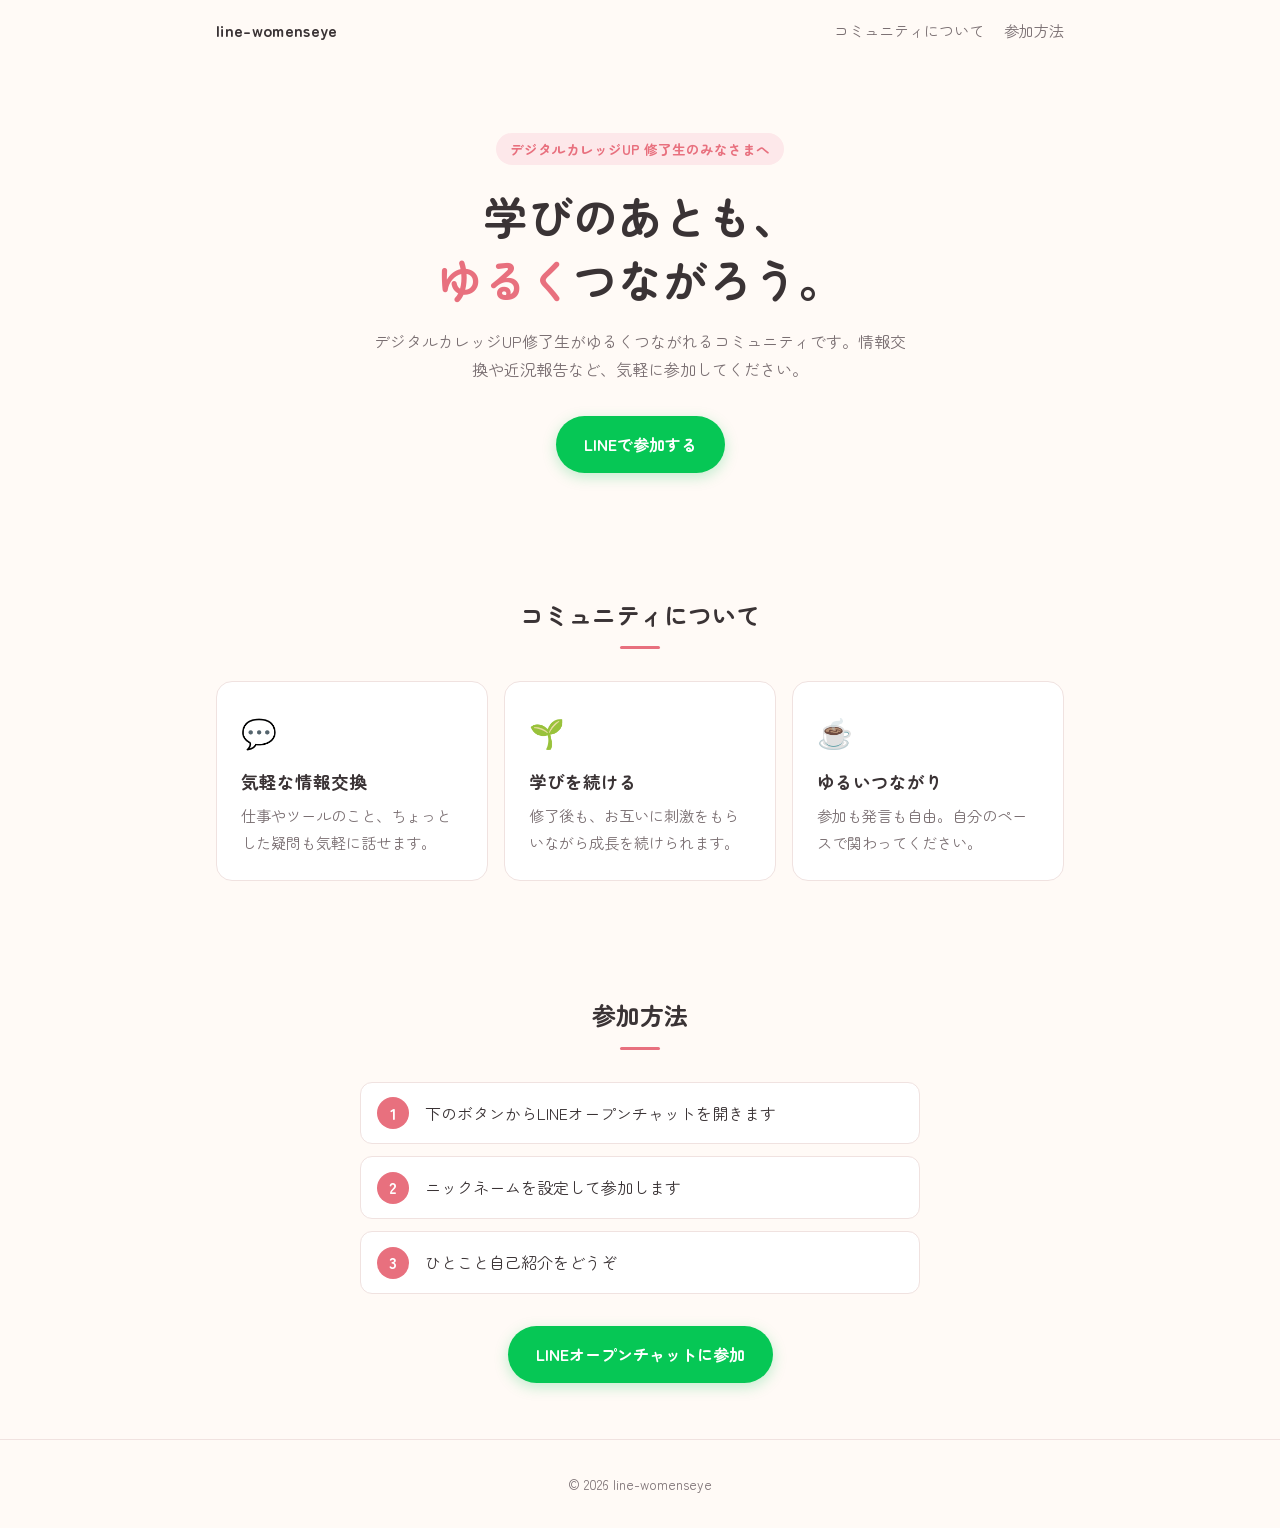
==== index.html @ c36e79e9 "サンプルページを追加" ====
<!doctype html>
<html lang="ja">
<head>
  <meta charset="utf-8">
  <meta name="viewport" content="width=device-width, initial-scale=1">
  <title>line-womenseye</title>
  <meta name="description" content="デジタルカレッジUP修了生がゆるくつながれるコミュニティです。">
  <link rel="preconnect" href="https://fonts.googleapis.com">
  <link rel="preconnect" href="https://fonts.gstatic.com" crossorigin>
  <link href="https://fonts.googleapis.com/css2?family=Zen+Maru+Gothic:wght@500;700&display=swap" rel="stylesheet">
  <style>
    :root {
      --bg: #fffaf6;
      --surface: #ffffff;
      --text: #3a3335;
      --muted: #7a6f72;
      --accent: #e8707e;
      --accent-soft: #fde8ea;
      --line: #06c755;
      --border: #f0e2e0;
    }
    @media (prefers-color-scheme: dark) {
      :root {
        --bg: #1f1b1c;
        --surface: #2a2526;
        --text: #f3ecec;
        --muted: #b8acae;
        --accent: #f28c98;
        --accent-soft: #3a2a2d;
        --border: #3d3537;
      }
    }
    * { box-sizing: border-box; }
    body {
      margin: 0;
      background: var(--bg);
      color: var(--text);
      font-family: "Zen Maru Gothic", "Hiragino Maru Gothic ProN", "Yu Gothic", sans-serif;
      line-height: 1.8;
    }
    a { color: inherit; }
    .wrap { max-width: 880px; margin: 0 auto; padding: 0 16px; }

    header { padding: 16px 0; }
    header .wrap { display: flex; justify-content: space-between; align-items: center; }
    .logo { font-weight: 700; letter-spacing: .02em; }
    nav a { margin-left: 16px; text-decoration: none; color: var(--muted); font-size: .95rem; }
    nav a:hover { color: var(--accent); }

    .hero { padding: 72px 0 64px; text-align: center; }
    .hero .badge {
      display: inline-block; padding: 4px 14px; border-radius: 999px;
      background: var(--accent-soft); color: var(--accent); font-size: .85rem; font-weight: 700;
    }
    .hero h1 { font-size: clamp(1.8rem, 5vw, 2.8rem); line-height: 1.4; margin: 20px 0 16px; }
    .hero h1 span { color: var(--accent); }
    .hero p { color: var(--muted); margin: 0 auto 32px; max-width: 34em; }

    .btn {
      display: inline-flex; align-items: center; gap: 8px;
      padding: 14px 28px; border-radius: 999px; text-decoration: none;
      font-weight: 700; background: var(--line); color: #fff;
      box-shadow: 0 4px 14px rgba(6, 199, 85, .25); transition: transform .15s;
    }
    .btn:hover { transform: translateY(-2px); }

    section { padding: 56px 0; }
    h2 { font-size: 1.5rem; text-align: center; margin: 0 0 32px; }
    h2::after {
      content: ""; display: block; width: 40px; height: 3px; border-radius: 3px;
      background: var(--accent); margin: 10px auto 0;
    }

    .cards { display: grid; grid-template-columns: repeat(auto-fit, minmax(220px, 1fr)); gap: 16px; }
    .card {
      background: var(--surface); border: 1px solid var(--border);
      border-radius: 16px; padding: 24px;
    }
    .card .icon { font-size: 1.8rem; }
    .card h3 { margin: 8px 0 4px; font-size: 1.1rem; }
    .card p { margin: 0; color: var(--muted); font-size: .95rem; }

    .steps { list-style: none; padding: 0; margin: 0 auto; max-width: 560px; counter-reset: step; }
    .steps li {
      counter-increment: step; position: relative;
      padding: 16px 16px 16px 64px; margin-bottom: 12px;
      background: var(--surface); border: 1px solid var(--border); border-radius: 12px;
    }
    .steps li::before {
      content: counter(step); position: absolute; left: 16px; top: 50%; transform: translateY(-50%);
      width: 32px; height: 32px; border-radius: 50%; display: grid; place-items: center;
      background: var(--accent); color: #fff; font-weight: 700;
    }
    .cta { text-align: center; margin-top: 32px; }

    footer { padding: 32px 0; text-align: center; color: var(--muted); font-size: .85rem; border-top: 1px solid var(--border); }
  </style>
</head>
<body>
  <header>
    <div class="wrap">
      <div class="logo">line-womenseye</div>
      <nav>
        <a href="#about">コミュニティについて</a>
        <a href="#join">参加方法</a>
      </nav>
    </div>
  </header>

  <main>
    <div class="hero">
      <div class="wrap">
        <span class="badge">デジタルカレッジUP 修了生のみなさまへ</span>
        <h1>学びのあとも、<br><span>ゆるく</span>つながろう。</h1>
        <p>デジタルカレッジUP修了生がゆるくつながれるコミュニティです。情報交換や近況報告など、気軽に参加してください。</p>
        <a class="btn" href="#join">LINEで参加する</a>
      </div>
    </div>

    <section id="about">
      <div class="wrap">
        <h2>コミュニティについて</h2>
        <div class="cards">
          <div class="card">
            <div class="icon">💬</div>
            <h3>気軽な情報交換</h3>
            <p>仕事やツールのこと、ちょっとした疑問も気軽に話せます。</p>
          </div>
          <div class="card">
            <div class="icon">🌱</div>
            <h3>学びを続ける</h3>
            <p>修了後も、お互いに刺激をもらいながら成長を続けられます。</p>
          </div>
          <div class="card">
            <div class="icon">☕</div>
            <h3>ゆるいつながり</h3>
            <p>参加も発言も自由。自分のペースで関わってください。</p>
          </div>
        </div>
      </div>
    </section>

    <section id="join">
      <div class="wrap">
        <h2>参加方法</h2>
        <ol class="steps">
          <li>下のボタンからLINEオープンチャットを開きます</li>
          <li>ニックネームを設定して参加します</li>
          <li>ひとこと自己紹介をどうぞ</li>
        </ol>
        <div class="cta">
          <!-- TODO: href を実際のLINEオープンチャットURLに差し替えてください -->
          <a class="btn" href="#">LINEオープンチャットに参加</a>
        </div>
      </div>
    </section>
  </main>

  <footer>
    <div class="wrap">&copy; 2026 line-womenseye</div>
  </footer>
</body>
</html>
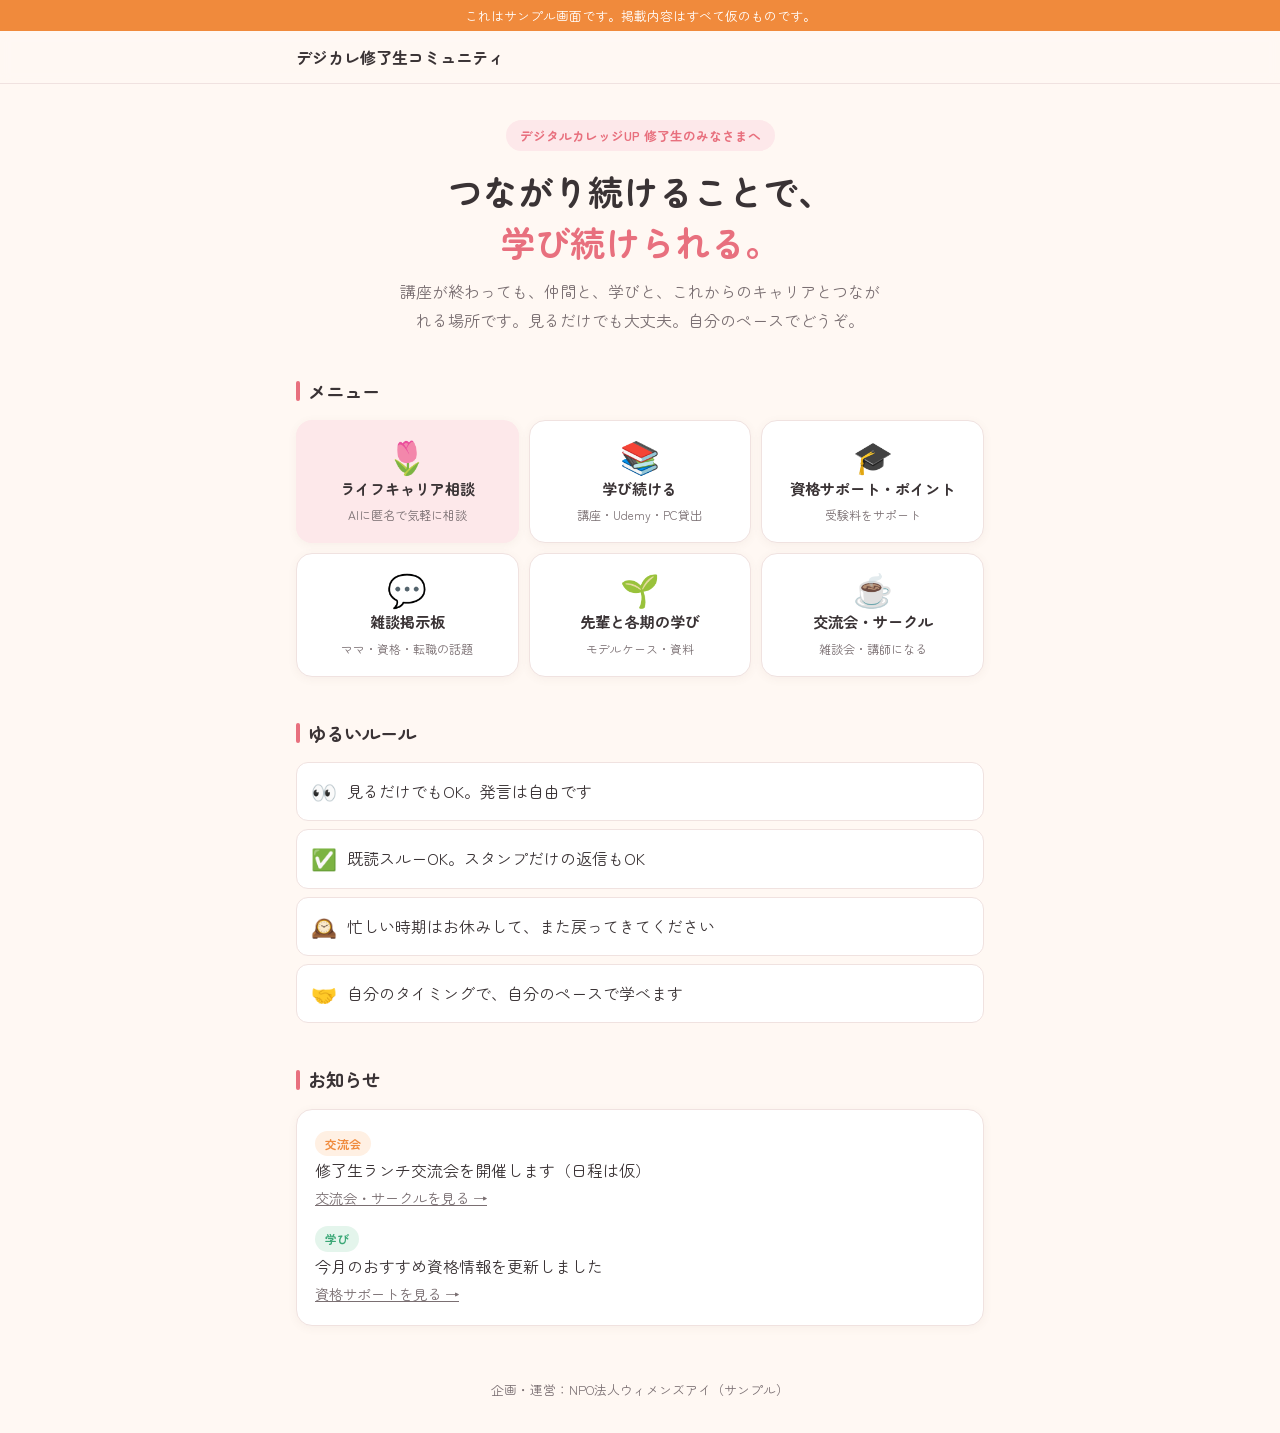
==== commit 983254d2: "修了生コミュニティのサンプルサイトを追加 トップのメニューから6ページ（ライフキャリア相談AI・学び続ける・資格サポート・雑談掲示板・先輩と各期の学び・交流会）に移動できるサンプル画面。企画書PDFは" ====
--- a/index.html
+++ b/index.html
@@ -3,161 +3,94 @@
 <head>
   <meta charset="utf-8">
   <meta name="viewport" content="width=device-width, initial-scale=1">
-  <title>line-womenseye</title>
-  <meta name="description" content="デジタルカレッジUP修了生がゆるくつながれるコミュニティです。">
+  <title>デジカレ修了生コミュニティ</title>
+  <meta name="description" content="デジタルカレッジUP修了生がゆるくつながり、学び続けられるコミュニティ（サンプル）">
   <link rel="preconnect" href="https://fonts.googleapis.com">
   <link rel="preconnect" href="https://fonts.gstatic.com" crossorigin>
   <link href="https://fonts.googleapis.com/css2?family=Zen+Maru+Gothic:wght@500;700&display=swap" rel="stylesheet">
-  <style>
-    :root {
-      --bg: #fffaf6;
-      --surface: #ffffff;
-      --text: #3a3335;
-      --muted: #7a6f72;
-      --accent: #e8707e;
-      --accent-soft: #fde8ea;
-      --line: #06c755;
-      --border: #f0e2e0;
-    }
-    @media (prefers-color-scheme: dark) {
-      :root {
-        --bg: #1f1b1c;
-        --surface: #2a2526;
-        --text: #f3ecec;
-        --muted: #b8acae;
-        --accent: #f28c98;
-        --accent-soft: #3a2a2d;
-        --border: #3d3537;
-      }
-    }
-    * { box-sizing: border-box; }
-    body {
-      margin: 0;
-      background: var(--bg);
-      color: var(--text);
-      font-family: "Zen Maru Gothic", "Hiragino Maru Gothic ProN", "Yu Gothic", sans-serif;
-      line-height: 1.8;
-    }
-    a { color: inherit; }
-    .wrap { max-width: 880px; margin: 0 auto; padding: 0 16px; }
-
-    header { padding: 16px 0; }
-    header .wrap { display: flex; justify-content: space-between; align-items: center; }
-    .logo { font-weight: 700; letter-spacing: .02em; }
-    nav a { margin-left: 16px; text-decoration: none; color: var(--muted); font-size: .95rem; }
-    nav a:hover { color: var(--accent); }
-
-    .hero { padding: 72px 0 64px; text-align: center; }
-    .hero .badge {
-      display: inline-block; padding: 4px 14px; border-radius: 999px;
-      background: var(--accent-soft); color: var(--accent); font-size: .85rem; font-weight: 700;
-    }
-    .hero h1 { font-size: clamp(1.8rem, 5vw, 2.8rem); line-height: 1.4; margin: 20px 0 16px; }
-    .hero h1 span { color: var(--accent); }
-    .hero p { color: var(--muted); margin: 0 auto 32px; max-width: 34em; }
-
-    .btn {
-      display: inline-flex; align-items: center; gap: 8px;
-      padding: 14px 28px; border-radius: 999px; text-decoration: none;
-      font-weight: 700; background: var(--line); color: #fff;
-      box-shadow: 0 4px 14px rgba(6, 199, 85, .25); transition: transform .15s;
-    }
-    .btn:hover { transform: translateY(-2px); }
-
-    section { padding: 56px 0; }
-    h2 { font-size: 1.5rem; text-align: center; margin: 0 0 32px; }
-    h2::after {
-      content: ""; display: block; width: 40px; height: 3px; border-radius: 3px;
-      background: var(--accent); margin: 10px auto 0;
-    }
-
-    .cards { display: grid; grid-template-columns: repeat(auto-fit, minmax(220px, 1fr)); gap: 16px; }
-    .card {
-      background: var(--surface); border: 1px solid var(--border);
-      border-radius: 16px; padding: 24px;
-    }
-    .card .icon { font-size: 1.8rem; }
-    .card h3 { margin: 8px 0 4px; font-size: 1.1rem; }
-    .card p { margin: 0; color: var(--muted); font-size: .95rem; }
-
-    .steps { list-style: none; padding: 0; margin: 0 auto; max-width: 560px; counter-reset: step; }
-    .steps li {
-      counter-increment: step; position: relative;
-      padding: 16px 16px 16px 64px; margin-bottom: 12px;
-      background: var(--surface); border: 1px solid var(--border); border-radius: 12px;
-    }
-    .steps li::before {
-      content: counter(step); position: absolute; left: 16px; top: 50%; transform: translateY(-50%);
-      width: 32px; height: 32px; border-radius: 50%; display: grid; place-items: center;
-      background: var(--accent); color: #fff; font-weight: 700;
-    }
-    .cta { text-align: center; margin-top: 32px; }
-
-    footer { padding: 32px 0; text-align: center; color: var(--muted); font-size: .85rem; border-top: 1px solid var(--border); }
-  </style>
+  <link rel="stylesheet" href="assets/style.css">
 </head>
 <body>
-  <header>
+  <div class="sample-bar">これはサンプル画面です。掲載内容はすべて仮のものです。</div>
+
+  <header class="site-header">
     <div class="wrap">
-      <div class="logo">line-womenseye</div>
-      <nav>
-        <a href="#about">コミュニティについて</a>
-        <a href="#join">参加方法</a>
-      </nav>
+      <p class="site-title">デジカレ修了生コミュニティ</p>
     </div>
   </header>
 
-  <main>
+  <main class="wrap">
     <div class="hero">
-      <div class="wrap">
-        <span class="badge">デジタルカレッジUP 修了生のみなさまへ</span>
-        <h1>学びのあとも、<br><span>ゆるく</span>つながろう。</h1>
-        <p>デジタルカレッジUP修了生がゆるくつながれるコミュニティです。情報交換や近況報告など、気軽に参加してください。</p>
-        <a class="btn" href="#join">LINEで参加する</a>
-      </div>
+      <span class="badge">デジタルカレッジUP 修了生のみなさまへ</span>
+      <h1>つながり続けることで、<br><span>学び続けられる。</span></h1>
+      <p>講座が終わっても、仲間と、学びと、これからのキャリアとつながれる場所です。見るだけでも大丈夫。自分のペースでどうぞ。</p>
     </div>
 
-    <section id="about">
-      <div class="wrap">
-        <h2>コミュニティについて</h2>
-        <div class="cards">
-          <div class="card">
-            <div class="icon">💬</div>
-            <h3>気軽な情報交換</h3>
-            <p>仕事やツールのこと、ちょっとした疑問も気軽に話せます。</p>
-          </div>
-          <div class="card">
-            <div class="icon">🌱</div>
-            <h3>学びを続ける</h3>
-            <p>修了後も、お互いに刺激をもらいながら成長を続けられます。</p>
-          </div>
-          <div class="card">
-            <div class="icon">☕</div>
-            <h3>ゆるいつながり</h3>
-            <p>参加も発言も自由。自分のペースで関わってください。</p>
-          </div>
-        </div>
-      </div>
+    <section>
+      <h2>メニュー</h2>
+      <nav class="menu-grid" aria-label="メニュー">
+        <a class="tile featured" href="consult.html">
+          <span class="icon">🌷</span>
+          <strong>ライフキャリア相談</strong>
+          <span>AIに匿名で気軽に相談</span>
+        </a>
+        <a class="tile" href="learn.html">
+          <span class="icon">📚</span>
+          <strong>学び続ける</strong>
+          <span>講座・Udemy・PC貸出</span>
+        </a>
+        <a class="tile" href="points.html">
+          <span class="icon">🎓</span>
+          <strong>資格サポート・ポイント</strong>
+          <span>受験料をサポート</span>
+        </a>
+        <a class="tile" href="board.html">
+          <span class="icon">💬</span>
+          <strong>雑談掲示板</strong>
+          <span>ママ・資格・転職の話題</span>
+        </a>
+        <a class="tile" href="stories.html">
+          <span class="icon">🌱</span>
+          <strong>先輩と各期の学び</strong>
+          <span>モデルケース・資料</span>
+        </a>
+        <a class="tile" href="events.html">
+          <span class="icon">☕</span>
+          <strong>交流会・サークル</strong>
+          <span>雑談会・講師になる</span>
+        </a>
+      </nav>
     </section>
 
-    <section id="join">
-      <div class="wrap">
-        <h2>参加方法</h2>
-        <ol class="steps">
-          <li>下のボタンからLINEオープンチャットを開きます</li>
-          <li>ニックネームを設定して参加します</li>
-          <li>ひとこと自己紹介をどうぞ</li>
-        </ol>
-        <div class="cta">
-          <!-- TODO: href を実際のLINEオープンチャットURLに差し替えてください -->
-          <a class="btn" href="#">LINEオープンチャットに参加</a>
+    <section>
+      <h2>ゆるいルール</h2>
+      <ul class="rules">
+        <li><b>👀</b>見るだけでもOK。発言は自由です</li>
+        <li><b>✅</b>既読スルーOK。スタンプだけの返信もOK</li>
+        <li><b>🕰️</b>忙しい時期はお休みして、また戻ってきてください</li>
+        <li><b>🤝</b>自分のタイミングで、自分のペースで学べます</li>
+      </ul>
+    </section>
+
+    <section>
+      <h2>お知らせ</h2>
+      <div class="card stack">
+        <div>
+          <span class="tag orange">交流会</span>
+          <p>修了生ランチ交流会を開催します（日程は仮）</p>
+          <p class="muted"><a href="events.html">交流会・サークルを見る →</a></p>
+        </div>
+        <div>
+          <span class="tag green">学び</span>
+          <p>今月のおすすめ資格情報を更新しました</p>
+          <p class="muted"><a href="points.html">資格サポートを見る →</a></p>
         </div>
       </div>
     </section>
   </main>
 
-  <footer>
-    <div class="wrap">&copy; 2026 line-womenseye</div>
+  <footer class="site-footer">
+    <div class="wrap">企画・運営：NPO法人ウィメンズアイ（サンプル）</div>
   </footer>
 </body>
 </html>
--- a/assets/style.css
+++ b/assets/style.css
@@ -0,0 +1,249 @@
+/* デジカレ修了生コミュニティ サンプル 共通スタイル */
+:root {
+  --bg: #fff8f3;
+  --surface: #ffffff;
+  --text: #3a3335;
+  --muted: #7a6f72;
+  --accent: #e8707e;
+  --accent-soft: #fde8ea;
+  --orange: #f08a3c;
+  --orange-soft: #fff0e3;
+  --green: #3aa776;
+  --green-soft: #e4f5ec;
+  --blue: #4a8fd4;
+  --blue-soft: #e6f0fb;
+  --border: #f0e2e0;
+  --shadow: 0 2px 10px rgba(120, 80, 70, .06);
+}
+@media (prefers-color-scheme: dark) {
+  :root {
+    --bg: #1f1b1c;
+    --surface: #2a2526;
+    --text: #f3ecec;
+    --muted: #b8acae;
+    --accent: #f28c98;
+    --accent-soft: #3a2a2d;
+    --orange: #f5a065;
+    --orange-soft: #3a2e24;
+    --green: #5cc493;
+    --green-soft: #213229;
+    --blue: #74aee6;
+    --blue-soft: #222d3a;
+    --border: #3d3537;
+    --shadow: none;
+  }
+}
+* { box-sizing: border-box; }
+html { scroll-behavior: smooth; }
+body {
+  margin: 0;
+  background: var(--bg);
+  color: var(--text);
+  font-family: "Zen Maru Gothic", "Hiragino Maru Gothic ProN", "Yu Gothic", sans-serif;
+  line-height: 1.8;
+  -webkit-text-size-adjust: 100%;
+}
+a { color: inherit; }
+img { max-width: 100%; }
+.wrap { max-width: 720px; margin: 0 auto; padding: 0 16px; }
+
+/* サンプル表示の帯 */
+.sample-bar {
+  background: var(--orange);
+  color: #fff;
+  text-align: center;
+  font-size: .8rem;
+  padding: 4px 16px;
+}
+
+/* ヘッダー */
+.site-header {
+  position: sticky; top: 0; z-index: 10;
+  background: color-mix(in srgb, var(--bg) 92%, transparent);
+  backdrop-filter: blur(6px);
+  border-bottom: 1px solid var(--border);
+}
+.site-header .wrap { display: flex; align-items: center; gap: 12px; min-height: 52px; }
+.back {
+  text-decoration: none; color: var(--muted); font-size: .9rem;
+  display: inline-flex; align-items: center; gap: 4px;
+}
+.back:hover { color: var(--accent); }
+.site-title { font-weight: 700; font-size: 1rem; margin: 0; }
+.site-title a { text-decoration: none; }
+
+/* ページ見出し */
+.page-head { padding: 28px 0 8px; }
+.page-head .icon { font-size: 2.2rem; line-height: 1; }
+.page-head h1 { font-size: 1.5rem; margin: 8px 0 4px; line-height: 1.4; }
+.page-head p { color: var(--muted); margin: 0; }
+
+section { padding: 20px 0; }
+h2 { font-size: 1.15rem; margin: 0 0 12px; display: flex; align-items: center; gap: 8px; }
+h2::before { content: ""; width: 4px; height: 1.1em; border-radius: 2px; background: var(--accent); }
+h3 { font-size: 1rem; margin: 0 0 4px; }
+
+/* カード */
+.card {
+  background: var(--surface); border: 1px solid var(--border);
+  border-radius: 16px; padding: 18px; box-shadow: var(--shadow);
+}
+.card + .card { margin-top: 12px; }
+.card p { margin: 0; }
+.card .muted, .muted { color: var(--muted); font-size: .9rem; }
+.stack > * + * { margin-top: 12px; }
+
+.tag {
+  display: inline-block; font-size: .75rem; font-weight: 700;
+  padding: 2px 10px; border-radius: 999px;
+  background: var(--accent-soft); color: var(--accent);
+}
+.tag.orange { background: var(--orange-soft); color: var(--orange); }
+.tag.green { background: var(--green-soft); color: var(--green); }
+.tag.blue { background: var(--blue-soft); color: var(--blue); }
+
+.btn {
+  display: inline-flex; align-items: center; justify-content: center; gap: 6px;
+  padding: 10px 20px; border-radius: 999px; border: none; cursor: pointer;
+  font: inherit; font-weight: 700; text-decoration: none;
+  background: var(--accent); color: #fff;
+}
+.btn.ghost { background: transparent; color: var(--accent); border: 1.5px solid var(--accent); }
+.btn:hover { filter: brightness(1.05); }
+.btn-row { display: flex; flex-wrap: wrap; gap: 8px; margin-top: 12px; }
+
+/* トップ：ヒーロー */
+.hero { padding: 36px 0 20px; text-align: center; }
+.hero .badge {
+  display: inline-block; padding: 4px 14px; border-radius: 999px;
+  background: var(--accent-soft); color: var(--accent); font-size: .8rem; font-weight: 700;
+}
+.hero h1 { font-size: clamp(1.6rem, 6vw, 2.2rem); line-height: 1.45; margin: 14px 0 10px; }
+.hero h1 span { color: var(--accent); }
+.hero p { color: var(--muted); margin: 0 auto; max-width: 30em; }
+
+/* トップ：リッチメニュー風タイル */
+.menu-grid { display: grid; grid-template-columns: repeat(2, 1fr); gap: 10px; }
+@media (min-width: 560px) { .menu-grid { grid-template-columns: repeat(3, 1fr); } }
+.tile {
+  display: flex; flex-direction: column; align-items: center; justify-content: center;
+  text-align: center; gap: 4px; padding: 18px 10px; min-height: 120px;
+  background: var(--surface); border: 1px solid var(--border); border-radius: 16px;
+  text-decoration: none; box-shadow: var(--shadow); transition: transform .15s;
+}
+.tile:hover { transform: translateY(-2px); border-color: var(--accent); }
+.tile .icon { font-size: 2rem; line-height: 1; }
+.tile strong { font-size: .95rem; }
+.tile span { font-size: .75rem; color: var(--muted); line-height: 1.5; }
+.tile.featured { background: var(--accent-soft); border-color: transparent; }
+
+/* ゆるいルール */
+.rules { list-style: none; padding: 0; margin: 0; display: grid; gap: 8px; }
+.rules li {
+  background: var(--surface); border: 1px solid var(--border); border-radius: 12px;
+  padding: 10px 14px; display: flex; gap: 10px; align-items: center;
+}
+.rules li b { font-size: 1.3rem; }
+
+/* 表 */
+.table { width: 100%; border-collapse: collapse; font-size: .92rem; }
+.table th, .table td { padding: 10px 8px; border-bottom: 1px solid var(--border); text-align: left; vertical-align: top; }
+.table th { color: var(--muted); font-weight: 500; font-size: .8rem; }
+.table td.num { text-align: right; white-space: nowrap; font-weight: 700; color: var(--orange); }
+
+/* ポイントカード */
+.point-card {
+  background: linear-gradient(135deg, var(--accent), var(--orange));
+  color: #fff; border-radius: 20px; padding: 22px;
+}
+.point-card .label { font-size: .85rem; opacity: .9; }
+.point-card .value { font-size: 2.4rem; font-weight: 700; line-height: 1.2; }
+.point-card .value small { font-size: 1rem; }
+.progress { height: 8px; border-radius: 4px; background: rgba(255,255,255,.35); margin: 12px 0 6px; overflow: hidden; }
+.progress > div { height: 100%; background: #fff; border-radius: 4px; }
+.point-card .note { font-size: .8rem; opacity: .9; }
+
+/* ステップ */
+.steps { list-style: none; padding: 0; margin: 0; counter-reset: s; display: grid; gap: 8px; }
+.steps li {
+  counter-increment: s; position: relative; padding: 12px 14px 12px 52px;
+  background: var(--surface); border: 1px solid var(--border); border-radius: 12px;
+}
+.steps li::before {
+  content: counter(s); position: absolute; left: 14px; top: 12px;
+  width: 26px; height: 26px; border-radius: 50%; display: grid; place-items: center;
+  background: var(--accent); color: #fff; font-weight: 700; font-size: .85rem;
+}
+
+/* 掲示板 */
+.tabs { display: flex; gap: 6px; overflow-x: auto; padding-bottom: 4px; margin-bottom: 12px; }
+.tabs button {
+  flex: none; font: inherit; font-size: .85rem; cursor: pointer;
+  padding: 6px 14px; border-radius: 999px;
+  border: 1px solid var(--border); background: var(--surface); color: var(--text);
+}
+.tabs button[aria-selected="true"] { background: var(--accent); border-color: var(--accent); color: #fff; }
+.post { display: flex; gap: 10px; }
+.avatar {
+  flex: none; width: 40px; height: 40px; border-radius: 50%;
+  display: grid; place-items: center; font-weight: 700; color: #fff; background: var(--accent);
+}
+.avatar.bot { background: var(--orange); }
+.post-body { flex: 1; min-width: 0; }
+.post-meta { font-size: .8rem; color: var(--muted); }
+.post-meta b { color: var(--text); margin-right: 6px; }
+.reactions { display: flex; gap: 6px; margin-top: 8px; flex-wrap: wrap; }
+.reactions button {
+  font: inherit; font-size: .8rem; cursor: pointer; padding: 2px 10px;
+  border-radius: 999px; border: 1px solid var(--border); background: var(--bg); color: var(--text);
+}
+.reactions button.on { border-color: var(--accent); background: var(--accent-soft); }
+
+/* 声・引用 */
+.voice { border-left: 3px solid var(--accent); padding: 4px 0 4px 12px; margin: 0; }
+.mask { background: var(--text); color: var(--text); border-radius: 3px; padding: 0 4px; user-select: none; }
+
+/* 相談チャット */
+.chat {
+  background: var(--surface); border: 1px solid var(--border); border-radius: 20px;
+  display: flex; flex-direction: column; height: min(70vh, 620px); overflow: hidden;
+}
+.chat-head {
+  display: flex; align-items: center; gap: 10px; padding: 12px 14px;
+  border-bottom: 1px solid var(--border); background: var(--accent-soft);
+}
+.chat-head .avatar { width: 36px; height: 36px; font-size: 1.1rem; }
+.chat-head small { display: block; color: var(--muted); font-size: .75rem; line-height: 1.3; }
+.chat-log { flex: 1; overflow-y: auto; padding: 14px; display: flex; flex-direction: column; gap: 10px; }
+.msg { max-width: 85%; padding: 10px 14px; border-radius: 16px; font-size: .92rem; white-space: pre-wrap; }
+.msg.ai { align-self: flex-start; background: var(--bg); border: 1px solid var(--border); border-top-left-radius: 4px; }
+.msg.me { align-self: flex-end; background: var(--accent); color: #fff; border-top-right-radius: 4px; }
+.msg a { color: var(--accent); font-weight: 700; }
+.chips { display: flex; flex-wrap: wrap; gap: 6px; }
+.chips button {
+  font: inherit; font-size: .82rem; cursor: pointer; padding: 6px 12px; border-radius: 999px;
+  border: 1px solid var(--accent); background: var(--surface); color: var(--accent);
+}
+.chat-input { display: flex; gap: 6px; padding: 10px; border-top: 1px solid var(--border); }
+.chat-input input {
+  flex: 1; min-width: 0; font: inherit; padding: 10px 14px; border-radius: 999px;
+  border: 1px solid var(--border); background: var(--bg); color: var(--text);
+}
+.icon-btn {
+  flex: none; width: 44px; height: 44px; border-radius: 50%; border: none; cursor: pointer;
+  font-size: 1.1rem; background: var(--accent-soft); color: var(--accent);
+}
+.icon-btn.send { background: var(--accent); color: #fff; }
+.icon-btn.listening { background: var(--orange); color: #fff; animation: pulse 1s infinite; }
+@keyframes pulse { 50% { opacity: .6; } }
+.typing { color: var(--muted); font-size: .85rem; }
+
+/* 注意書き */
+.notice {
+  background: var(--orange-soft); border-radius: 12px; padding: 12px 14px;
+  font-size: .85rem; color: var(--text);
+}
+.notice b { color: var(--orange); }
+
+/* フッター */
+.site-footer { padding: 32px 0; text-align: center; color: var(--muted); font-size: .8rem; }
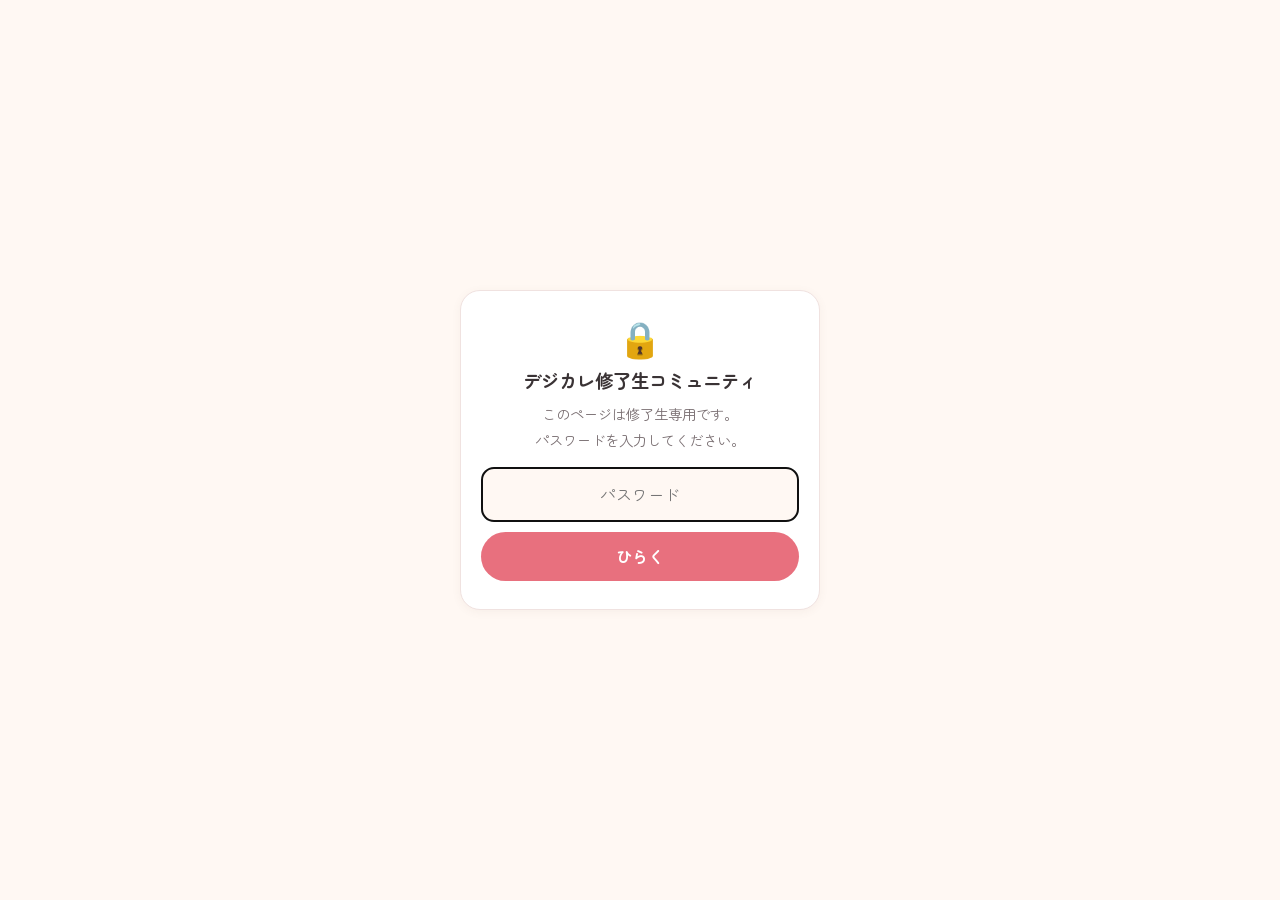
==== commit 2cb84f2d: "パスワード画面を追加し、「転職」の表記をなくす - 全ページに簡易パスワード画面（assets/gate.js）と検索除けのmetaを追加 - 掲示板カテゴリを「就職・転職」から「お仕事」に変更  C" ====
--- a/index.html
+++ b/index.html
@@ -8,7 +8,9 @@
   <link rel="preconnect" href="https://fonts.googleapis.com">
   <link rel="preconnect" href="https://fonts.gstatic.com" crossorigin>
   <link href="https://fonts.googleapis.com/css2?family=Zen+Maru+Gothic:wght@500;700&display=swap" rel="stylesheet">
+  <meta name="robots" content="noindex, nofollow">
   <link rel="stylesheet" href="assets/style.css">
+  <script src="assets/gate.js"></script>
 </head>
 <body>
   <div class="sample-bar">これはサンプル画面です。掲載内容はすべて仮のものです。</div>
@@ -47,7 +49,7 @@
         <a class="tile" href="board.html">
           <span class="icon">💬</span>
           <strong>雑談掲示板</strong>
-          <span>ママ・資格・転職の話題</span>
+          <span>ママ・資格・お仕事の話題</span>
         </a>
         <a class="tile" href="stories.html">
           <span class="icon">🌱</span>
--- a/assets/style.css
+++ b/assets/style.css
@@ -247,3 +247,23 @@
 
 /* フッター */
 .site-footer { padding: 32px 0; text-align: center; color: var(--muted); font-size: .8rem; }
+
+/* パスワード画面 */
+#gate {
+  position: fixed; inset: 0; z-index: 100;
+  display: grid; place-items: center; padding: 16px; background: var(--bg);
+}
+.gate-box {
+  width: 100%; max-width: 360px; text-align: center;
+  background: var(--surface); border: 1px solid var(--border);
+  border-radius: 20px; padding: 28px 20px; box-shadow: var(--shadow);
+}
+.gate-icon { font-size: 2.2rem; line-height: 1; }
+.gate-box h1 { font-size: 1.15rem; margin: 10px 0 4px; }
+.gate-box p { color: var(--muted); font-size: .9rem; margin: 0 0 14px; }
+.gate-box input {
+  width: 100%; font: inherit; padding: 12px 14px; border-radius: 12px; margin-bottom: 10px;
+  border: 1px solid var(--border); background: var(--bg); color: var(--text); text-align: center;
+}
+.gate-box .gate-error { color: var(--accent); margin: -2px 0 10px; }
+.gate-box .btn { width: 100%; }
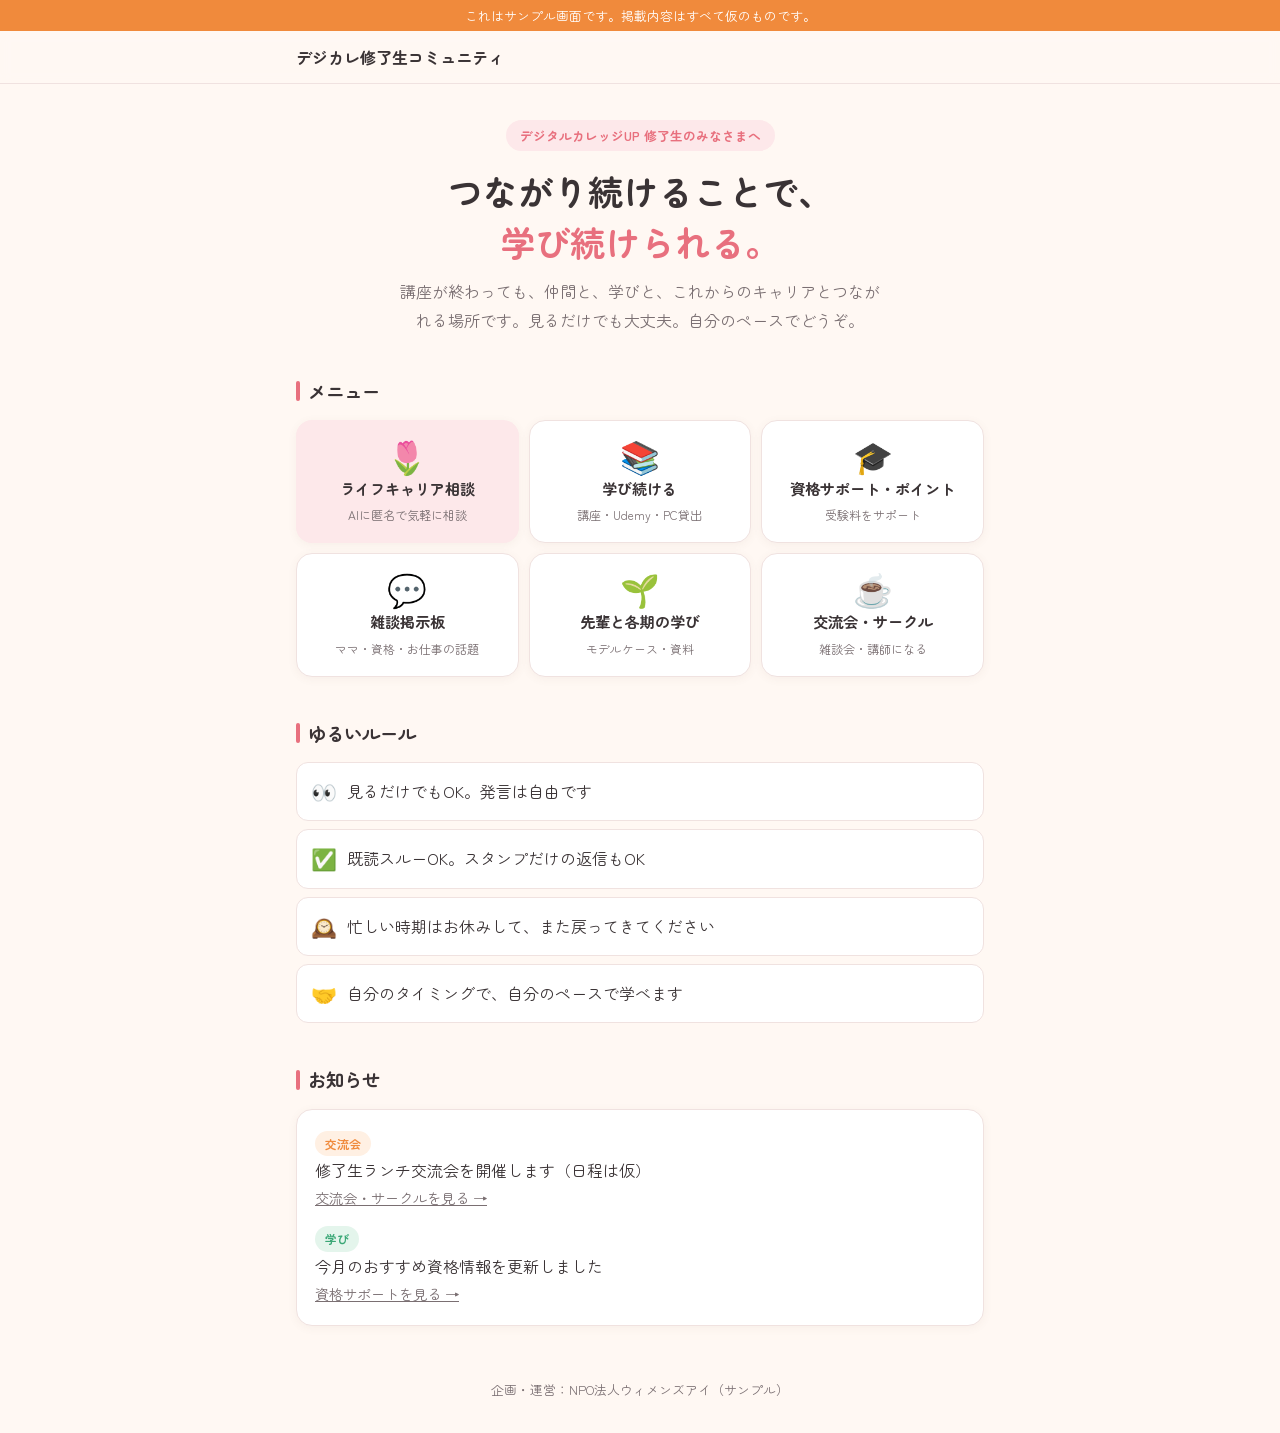
==== commit 0538d089: "パスワード画面を削除 Co-Authored-By: Claude Opus 5.5 <noreply@anthropic.com>" ====
--- a/index.html
+++ b/index.html
@@ -10,7 +10,6 @@
   <link href="https://fonts.googleapis.com/css2?family=Zen+Maru+Gothic:wght@500;700&display=swap" rel="stylesheet">
   <meta name="robots" content="noindex, nofollow">
   <link rel="stylesheet" href="assets/style.css">
-  <script src="assets/gate.js"></script>
 </head>
 <body>
   <div class="sample-bar">これはサンプル画面です。掲載内容はすべて仮のものです。</div>
--- a/assets/style.css
+++ b/assets/style.css
@@ -248,22 +248,3 @@
 /* フッター */
 .site-footer { padding: 32px 0; text-align: center; color: var(--muted); font-size: .8rem; }
 
-/* パスワード画面 */
-#gate {
-  position: fixed; inset: 0; z-index: 100;
-  display: grid; place-items: center; padding: 16px; background: var(--bg);
-}
-.gate-box {
-  width: 100%; max-width: 360px; text-align: center;
-  background: var(--surface); border: 1px solid var(--border);
-  border-radius: 20px; padding: 28px 20px; box-shadow: var(--shadow);
-}
-.gate-icon { font-size: 2.2rem; line-height: 1; }
-.gate-box h1 { font-size: 1.15rem; margin: 10px 0 4px; }
-.gate-box p { color: var(--muted); font-size: .9rem; margin: 0 0 14px; }
-.gate-box input {
-  width: 100%; font: inherit; padding: 12px 14px; border-radius: 12px; margin-bottom: 10px;
-  border: 1px solid var(--border); background: var(--bg); color: var(--text); text-align: center;
-}
-.gate-box .gate-error { color: var(--accent); margin: -2px 0 10px; }
-.gate-box .btn { width: 100%; }
